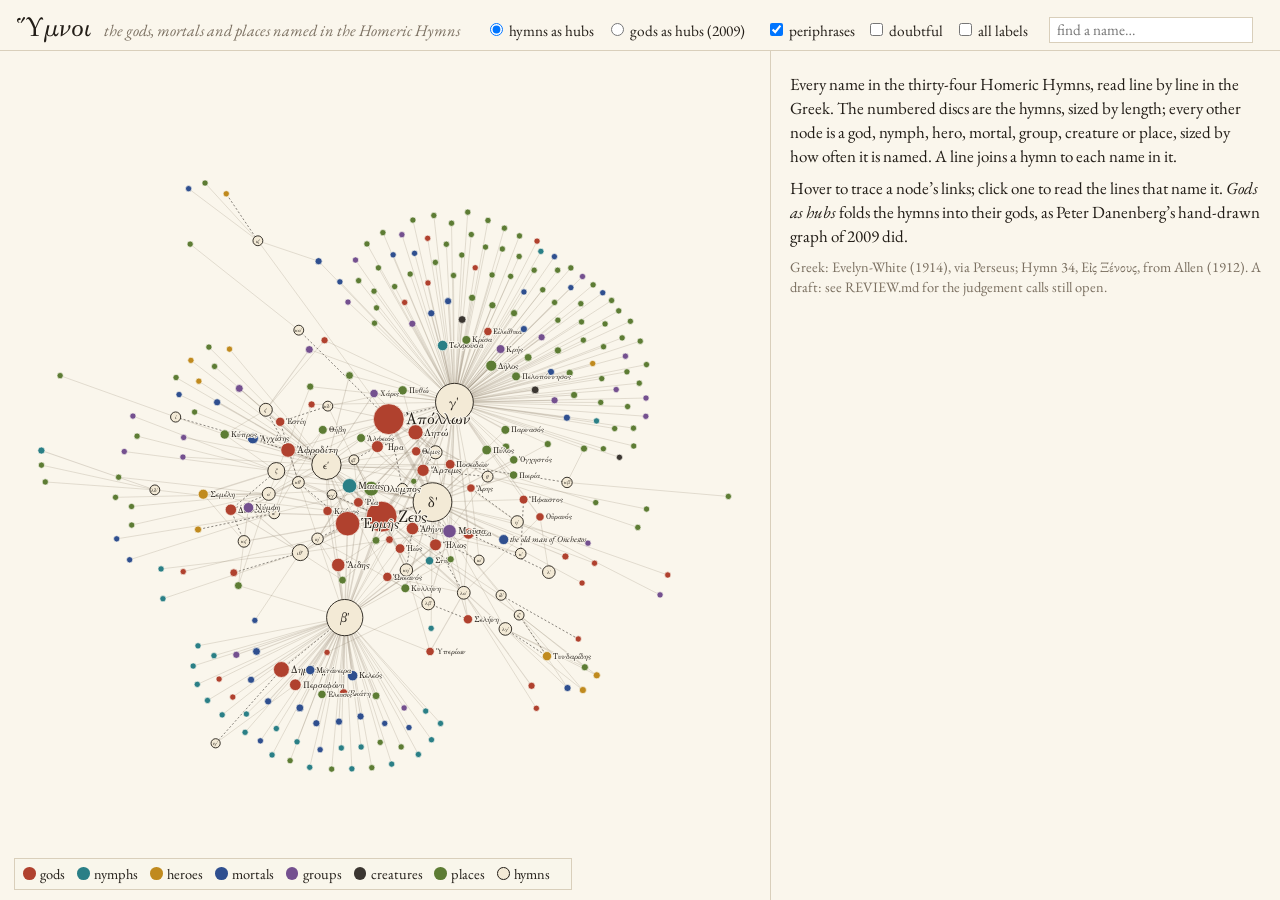
==== site/index.html @ d67e43ce "First d3 view: hymns as hubs / gods as hubs, reader pane, deep links; REVIEW.md with the judgement c" ====
<!doctype html>
<html lang="en">
<head>
<meta charset="utf-8">
<meta name="viewport" content="width=device-width, initial-scale=1">
<title>Ὕμνοι · the names in the Homeric Hymns</title>
<link rel="stylesheet" href="style.css">
</head>
<body>
<header>
  <h1><span class="grc">Ὕμνοι</span> <small>the gods, mortals and places named in the Homeric Hymns</small></h1>
  <nav id="controls">
    <span class="group" role="radiogroup" aria-label="Hubs">
      <label><input type="radio" name="hubs" value="hymns" checked> hymns as hubs</label>
      <label><input type="radio" name="hubs" value="gods"> gods as hubs (2009)</label>
    </span>
    <span class="group">
      <label title="Periphrases (Κρόνου πολυώνυμος υἱός) and personifications (Γαῖα)"><input type="checkbox" id="phrases" checked> periphrases</label>
      <label title="Mentions marked uncertain, and collectives hidden by default (REVIEW.md)"><input type="checkbox" id="doubtful"> doubtful</label>
      <label title="Label every node, not only the larger ones"><input type="checkbox" id="alllabels"> all labels</label>
    </span>
    <span class="group"><input type="search" id="find" placeholder="find a name…" autocomplete="off" list="names"><datalist id="names"></datalist></span>
  </nav>
</header>
<main>
  <div id="chart"><svg id="graph"></svg><div id="legend"></div><div id="tip" hidden></div></div>
  <aside id="panel">
    <div id="intro">
      <p>Every name in the thirty-four Homeric Hymns, read line by line in the Greek. The numbered discs are the
      hymns, sized by length; every other node is a god, nymph, hero, mortal, group, creature or place, sized by how often
      it is named. A line joins a hymn to each name in it.</p>
      <p>Hover to trace a node’s links; click one to read the lines that name it. <em>Gods as hubs</em> folds the
      hymns into their gods, as Peter Danenberg’s hand-drawn graph of 2009 did.</p>
      <p class="fine">Greek: Evelyn-White (1914), via Perseus; Hymn 34, Εἰς Ξένους, from Allen (1912).
      A draft: see REVIEW.md for the judgement calls still open.</p>
    </div>
    <div id="detail" hidden></div>
  </aside>
</main>
<script src="vendor/d3.v7.9.0.min.js"></script>
<script src="hymnoi.js"></script>
</body>
</html>
---- site/style.css ----
@font-face { font-family: "EB Garamond"; src: url(fonts/ebgaramond-roman.woff2) format("woff2"); font-style: normal; font-weight: 400 800; }
@font-face { font-family: "EB Garamond"; src: url(fonts/ebgaramond-italic.woff2) format("woff2"); font-style: italic; font-weight: 400 800; }
@font-face { font-family: "GFS Porson"; src: url(fonts/GFSPorson.otf) format("opentype"); }

:root {
  --ink: #221d17;
  --muted: #7a6f60;
  --paper: #faf6ec;
  --rule: #d9cfbb;
  --god: #b0412e;      /* terracotta */
  --nymph: #2a7f86;    /* aegean teal */
  --hero: #c08a1e;     /* ochre */
  --mortal: #2f4f8f;   /* lapis */
  --group: #74508f;    /* murex */
  --creature: #3b3631; /* black-figure */
  --place: #5d7c34;    /* olive */
  --hymn: #f3ead6;
}
* { box-sizing: border-box; }
html, body { margin: 0; height: 100%; background: var(--paper); color: var(--ink);
  font-family: "EB Garamond", "GFS Porson", Georgia, serif; font-size: 17px; }
.grc, .greek { font-family: "GFS Porson", "EB Garamond", serif; }
body { display: flex; flex-direction: column; }
header { padding: .5rem 1rem .4rem; border-bottom: 1px solid var(--rule); display: flex; flex-wrap: wrap;
  align-items: baseline; gap: .4rem 1.5rem; }
h1 { margin: 0; font-weight: 500; font-size: 1.6rem; }
h1 small { font-size: .95rem; color: var(--muted); font-style: italic; font-weight: 400; margin-left: .4rem; }
#controls { display: flex; flex-wrap: wrap; gap: .3rem 1.2rem; font-size: .9rem; }
#controls .group { display: flex; gap: .7rem; align-items: center; }
#controls input[type=search] { font: inherit; padding: .1rem .4rem; border: 1px solid var(--rule); background: #fff; width: 12rem; }
main { flex: 1; display: flex; min-height: 0; }
#chart { flex: 1; position: relative; min-width: 0; }
#graph { width: 100%; height: 100%; display: block; cursor: grab; }
#panel { width: 30rem; max-width: 42vw; border-left: 1px solid var(--rule); overflow-y: auto; padding: .8rem 1.1rem 2rem; }
#panel p { line-height: 1.4; margin: .5rem 0; }
.fine { font-size: .85rem; color: var(--muted); }

/* graph */
.link { stroke: #8c7f6c; stroke-opacity: .28; fill: none; }
.link.ded { stroke: var(--ink); stroke-opacity: .55; stroke-dasharray: 3 3; }
.node circle { stroke: var(--paper); stroke-width: 1; cursor: pointer; }
.node.hymn circle { fill: var(--hymn); stroke: var(--ink); stroke-width: 1.3; }
.node text { pointer-events: none; paint-order: stroke; stroke: var(--paper); stroke-width: 3px; stroke-linejoin: round;
  font-family: "GFS Porson", "EB Garamond", serif; fill: var(--ink); }
.node.hymn text { stroke: none; font-family: "GFS Porson", "EB Garamond", serif; }
.node.unnamed text { font-family: "EB Garamond", serif; font-style: italic; }
.node text.hide { display: none; }
svg.focus .link { stroke-opacity: .05; }
svg.focus .node { opacity: .15; }
svg.focus .node.lit { opacity: 1; }
svg.focus .link.lit { stroke-opacity: .7; stroke: var(--ink); }
svg.focus .node.lit text.hide { display: inline; }
.node.selected circle { stroke: var(--ink); stroke-width: 2.5; }

#legend { position: absolute; left: .8rem; bottom: .6rem; font-size: .85rem; background: rgba(250,246,236,.85);
  padding: .3rem .5rem; border: 1px solid var(--rule); }
#legend span { display: inline-flex; align-items: center; gap: .25rem; margin-right: .7rem; cursor: pointer; user-select: none; }
#legend span.off { opacity: .3; }
#legend i { width: .75rem; height: .75rem; border-radius: 50%; display: inline-block; }
#tip { position: absolute; pointer-events: none; background: #fffdf7; border: 1px solid var(--rule); padding: .3rem .5rem;
  font-size: .9rem; box-shadow: 0 1px 4px rgba(0,0,0,.12); max-width: 20rem; }
#tip .grc { font-size: 1.1rem; }

/* panel detail */
#detail h2 { font-weight: 500; margin: .2rem 0 0; font-size: 1.7rem; }
#detail h2 .en { font-family: "EB Garamond", serif; font-size: 1.1rem; color: var(--muted); font-style: italic; margin-left: .5rem; }
#detail .meta { color: var(--muted); font-size: .9rem; margin-bottom: .6rem; }
#detail h3 { font-weight: 500; font-size: 1.05rem; margin: 1rem 0 .2rem; border-bottom: 1px solid var(--rule); }
#detail h3 a { color: inherit; text-decoration: none; cursor: pointer; }
.cite { display: grid; grid-template-columns: 3.2rem 1fr; gap: 0 .5rem; margin: .15rem 0; }
.cite .ln { color: var(--muted); font-size: .85rem; text-align: right; padding-top: .15rem; font-variant-numeric: oldstyle-nums; }
.cite .gr { font-family: "GFS Porson", "EB Garamond", serif; font-size: 1.05rem; line-height: 1.35; }
.cite .en { grid-column: 2; font-size: .9rem; color: var(--muted); font-style: italic; margin: .1rem 0 .3rem; }
.cite .note { grid-column: 2; font-size: .8rem; color: var(--muted); }
.badge { font-size: .7rem; font-family: "EB Garamond", serif; border: 1px solid var(--rule); border-radius: 3px; padding: 0 .25rem;
  margin-left: .3rem; color: var(--muted); vertical-align: middle; }
mark { background: none; color: inherit; border-bottom: 2px solid currentColor; cursor: pointer; }
mark.self { font-weight: 600; }
.chips { display: flex; flex-wrap: wrap; gap: .25rem .5rem; margin: .4rem 0; }
.chip { cursor: pointer; font-family: "GFS Porson", "EB Garamond", serif; }
.chip sup { font-family: "EB Garamond", serif; color: var(--muted); font-size: .7rem; }
.text .cite { grid-template-columns: 2.2rem 1fr; }
.text .en, .cites .en { display: none; }
.with-en .en { display: block; }
.back { font-size: .85rem; cursor: pointer; color: var(--muted); }
button.link-btn { font: inherit; font-size: .85rem; background: none; border: 1px solid var(--rule); cursor: pointer; padding: 0 .4rem; }

.k-god { color: var(--god); } .k-nymph { color: var(--nymph); } .k-hero { color: var(--hero); }
.k-mortal { color: var(--mortal); } .k-group { color: var(--group); } .k-creature { color: var(--creature); }
.k-place { color: var(--place); }
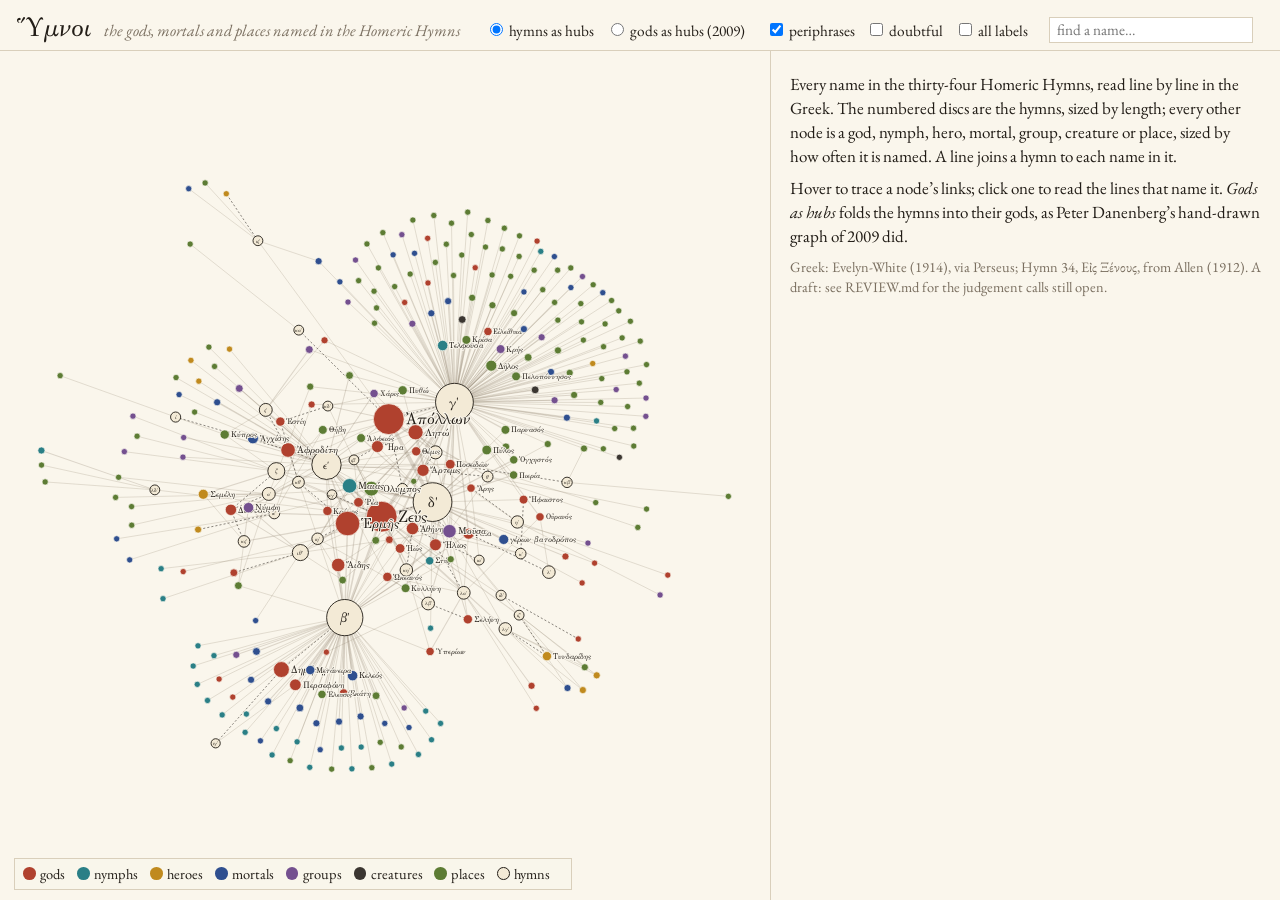
==== commit 4a229918: "Greek display labels (data/labels.csv; unnamed beings in the text's own words), palette in site/pale" ====
--- a/site/index.html
+++ b/site/index.html
@@ -4,6 +4,7 @@
 <meta charset="utf-8">
 <meta name="viewport" content="width=device-width, initial-scale=1">
 <title>Ὕμνοι · the names in the Homeric Hymns</title>
+<link rel="stylesheet" href="palette.css">
 <link rel="stylesheet" href="style.css">
 </head>
 <body>
--- a/site/palette.css
+++ b/site/palette.css
@@ -0,0 +1,10 @@
+/* Kind colours, shared by every view and the poster. One file, so a palette is one swap. */
+:root {
+  --god: #b0412e;      /* terracotta */
+  --nymph: #2a7f86;    /* aegean teal */
+  --hero: #c08a1e;     /* ochre */
+  --mortal: #2f4f8f;   /* lapis */
+  --group: #74508f;    /* murex */
+  --creature: #3b3631; /* black-figure */
+  --place: #5d7c34;    /* olive */
+}
--- a/site/style.css
+++ b/site/style.css
@@ -7,13 +7,6 @@
   --muted: #7a6f60;
   --paper: #faf6ec;
   --rule: #d9cfbb;
-  --god: #b0412e;      /* terracotta */
-  --nymph: #2a7f86;    /* aegean teal */
-  --hero: #c08a1e;     /* ochre */
-  --mortal: #2f4f8f;   /* lapis */
-  --group: #74508f;    /* murex */
-  --creature: #3b3631; /* black-figure */
-  --place: #5d7c34;    /* olive */
   --hymn: #f3ead6;
 }
 * { box-sizing: border-box; }
@@ -43,7 +36,6 @@
 .node text { pointer-events: none; paint-order: stroke; stroke: var(--paper); stroke-width: 3px; stroke-linejoin: round;
   font-family: "GFS Porson", "EB Garamond", serif; fill: var(--ink); }
 .node.hymn text { stroke: none; font-family: "GFS Porson", "EB Garamond", serif; }
-.node.unnamed text { font-family: "EB Garamond", serif; font-style: italic; }
 .node text.hide { display: none; }
 svg.focus .link { stroke-opacity: .05; }
 svg.focus .node { opacity: .15; }
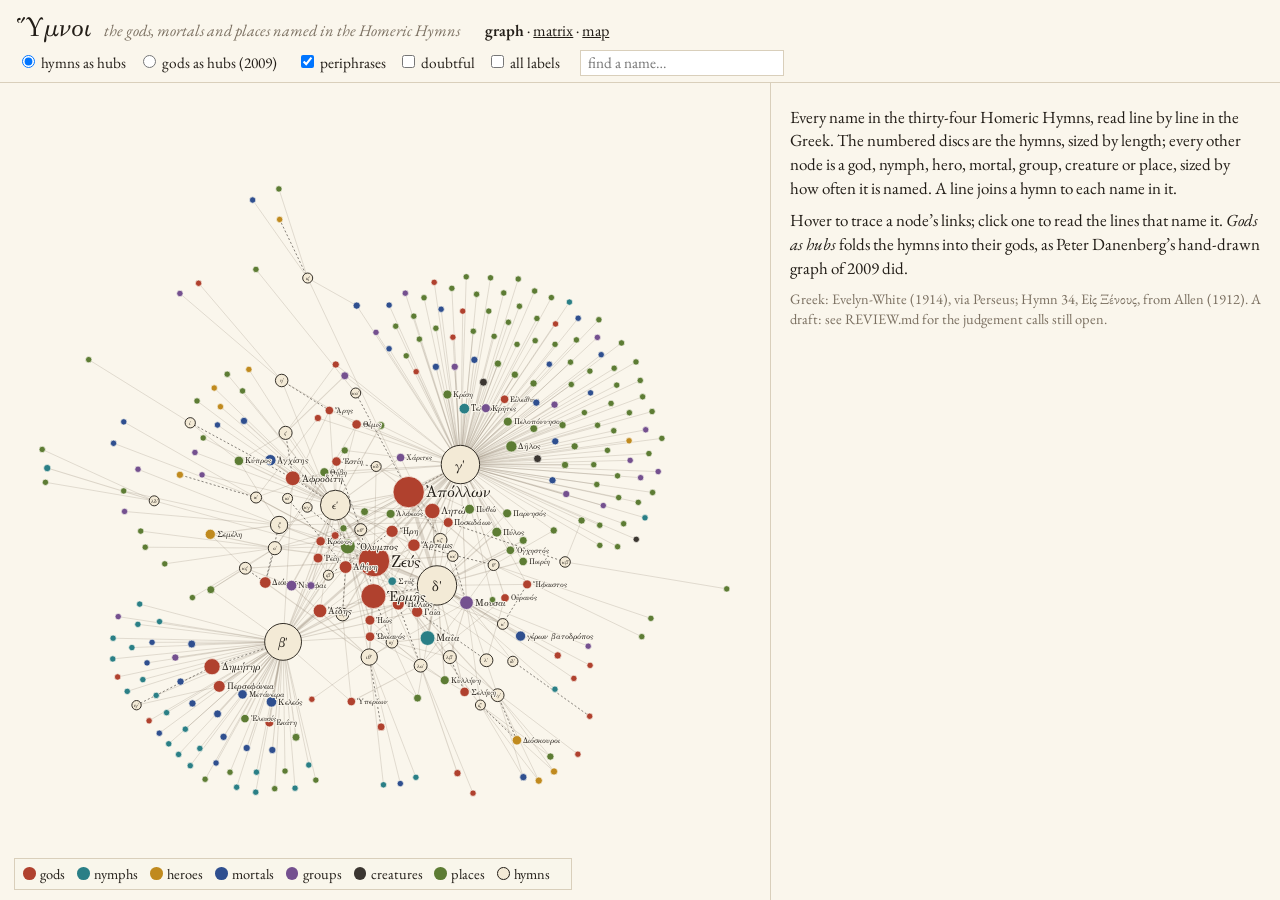
==== commit 93346e97: "Map view (site/map.*): places pinned at their Pleiades coordinates on a Natural Earth basemap (tools" ====
--- a/site/index.html
+++ b/site/index.html
@@ -10,6 +10,7 @@
 <body>
 <header>
   <h1><span class="grc">Ὕμνοι</span> <small>the gods, mortals and places named in the Homeric Hymns</small></h1>
+  <nav class="views"><b>graph</b> · <a href="matrix.html" id="to-matrix">matrix</a> · <a href="map.html" id="to-map">map</a></nav>
   <nav id="controls">
     <span class="group" role="radiogroup" aria-label="Hubs">
       <label><input type="radio" name="hubs" value="hymns" checked> hymns as hubs</label>
--- a/site/style.css
+++ b/site/style.css
@@ -80,3 +80,13 @@
 .k-god { color: var(--god); } .k-nymph { color: var(--nymph); } .k-hero { color: var(--hero); }
 .k-mortal { color: var(--mortal); } .k-group { color: var(--group); } .k-creature { color: var(--creature); }
 .k-place { color: var(--place); }
+#legend .routekey span { cursor: pointer; }
+#legend .routekey span.off { opacity: .45; }
+#legend .routekey span.off b { opacity: .5; }
+
+nav.views { font-size: .95rem; }
+nav.views a { color: var(--ink); }
+nav.views b { font-weight: 600; }
+.where { font-size: .88rem; color: var(--muted); margin: .25rem 0 .5rem; line-height: 1.35; }
+.extlinks { margin: .3rem 0 .6rem; }
+.extlinks a { margin-right: .8rem; font-size: .9rem; color: var(--ink); }
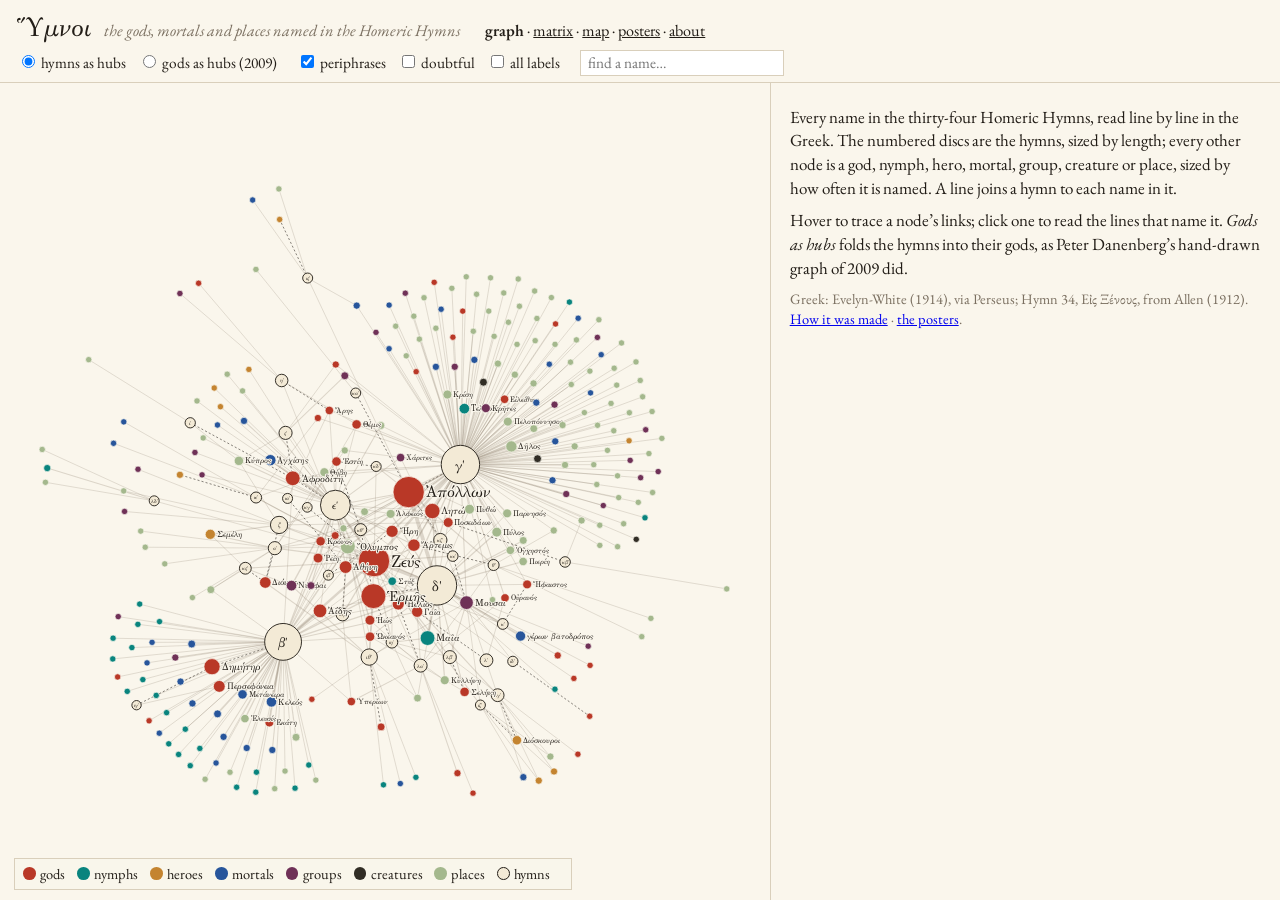
==== commit 4bc580a2: "Publish the posters and the palette sheet: site/poster/ (index page with the 2026 posters and the 20" ====
--- a/site/index.html
+++ b/site/index.html
@@ -10,7 +10,7 @@
 <body>
 <header>
   <h1><span class="grc">Ὕμνοι</span> <small>the gods, mortals and places named in the Homeric Hymns</small></h1>
-  <nav class="views"><b>graph</b> · <a href="matrix.html" id="to-matrix">matrix</a> · <a href="map.html" id="to-map">map</a></nav>
+  <nav class="views"><b>graph</b> · <a href="matrix.html" id="to-matrix">matrix</a> · <a href="map.html" id="to-map">map</a> · <a href="poster/">posters</a> · <a href="about.html">about</a></nav>
   <nav id="controls">
     <span class="group" role="radiogroup" aria-label="Hubs">
       <label><input type="radio" name="hubs" value="hymns" checked> hymns as hubs</label>
@@ -34,7 +34,7 @@
       <p>Hover to trace a node’s links; click one to read the lines that name it. <em>Gods as hubs</em> folds the
       hymns into their gods, as Peter Danenberg’s hand-drawn graph of 2009 did.</p>
       <p class="fine">Greek: Evelyn-White (1914), via Perseus; Hymn 34, Εἰς Ξένους, from Allen (1912).
-      A draft: see REVIEW.md for the judgement calls still open.</p>
+      <a href="about.html">How it was made</a> · <a href="poster/">the posters</a>.</p>
     </div>
     <div id="detail" hidden></div>
   </aside>
--- a/site/palette.css
+++ b/site/palette.css
@@ -1,10 +1,18 @@
-/* Kind colours, shared by every view and the poster. One file, so a palette is one swap. */
+/* Kind colours, shared by every view and the poster. One file, so a palette is one swap.
+   Pigmenta: pigments attested in Greek painting, tuned in CIELAB for colour-vision deficiency
+   and the FOGRA39 gamut, each hue kept inside its pigment's range. See site/palettes/index.html (palettes/ on the site).
+   'text #…' is the colour for coloured Greek labels on the paper (>= 4.5:1 WCAG, chosen so the
+   seven text colours stay distinct too); the --<kind>-text variables below carry it (style.css falls back to the fill). */
 :root {
-  --god: #b0412e;      /* terracotta */
-  --nymph: #2a7f86;    /* aegean teal */
-  --hero: #c08a1e;     /* ochre */
-  --mortal: #2f4f8f;   /* lapis */
-  --group: #74508f;    /* murex */
-  --creature: #3b3631; /* black-figure */
-  --place: #5d7c34;    /* olive */
+  --god: #b93827;      /* cinnabar (kinnabari); text #902f24 */
+  --nymph: #09847e;    /* verdigris (ios chalkou); text #017b80 */
+  --hero: #c48430;     /* yellow ochre (ochra); text #9a6427 */
+  --mortal: #27559b;   /* Egyptian blue (kyanos) */
+  --group: #6f3157;    /* murex purple (porphyra) */
+  --creature: #312d25; /* carbon black (melan) */
+  --place: #a4b88d;    /* green earth (terre verte); text #6b7355 */
+  --god-text: #902f24;
+  --nymph-text: #017b80;
+  --hero-text: #9a6427;
+  --place-text: #6b7355;
 }
--- a/site/style.css
+++ b/site/style.css
@@ -77,9 +77,11 @@
 .back { font-size: .85rem; cursor: pointer; color: var(--muted); }
 button.link-btn { font: inherit; font-size: .85rem; background: none; border: 1px solid var(--rule); cursor: pointer; padding: 0 .4rem; }
 
-.k-god { color: var(--god); } .k-nymph { color: var(--nymph); } .k-hero { color: var(--hero); }
-.k-mortal { color: var(--mortal); } .k-group { color: var(--group); } .k-creature { color: var(--creature); }
-.k-place { color: var(--place); }
+/* coloured Greek text: a darker --<kind>-text where the fill is too light to read on the paper */
+.k-god { color: var(--god-text, var(--god)); } .k-nymph { color: var(--nymph-text, var(--nymph)); }
+.k-hero { color: var(--hero-text, var(--hero)); } .k-mortal { color: var(--mortal-text, var(--mortal)); }
+.k-group { color: var(--group-text, var(--group)); } .k-creature { color: var(--creature-text, var(--creature)); }
+.k-place { color: var(--place-text, var(--place)); }
 #legend .routekey span { cursor: pointer; }
 #legend .routekey span.off { opacity: .45; }
 #legend .routekey span.off b { opacity: .5; }
